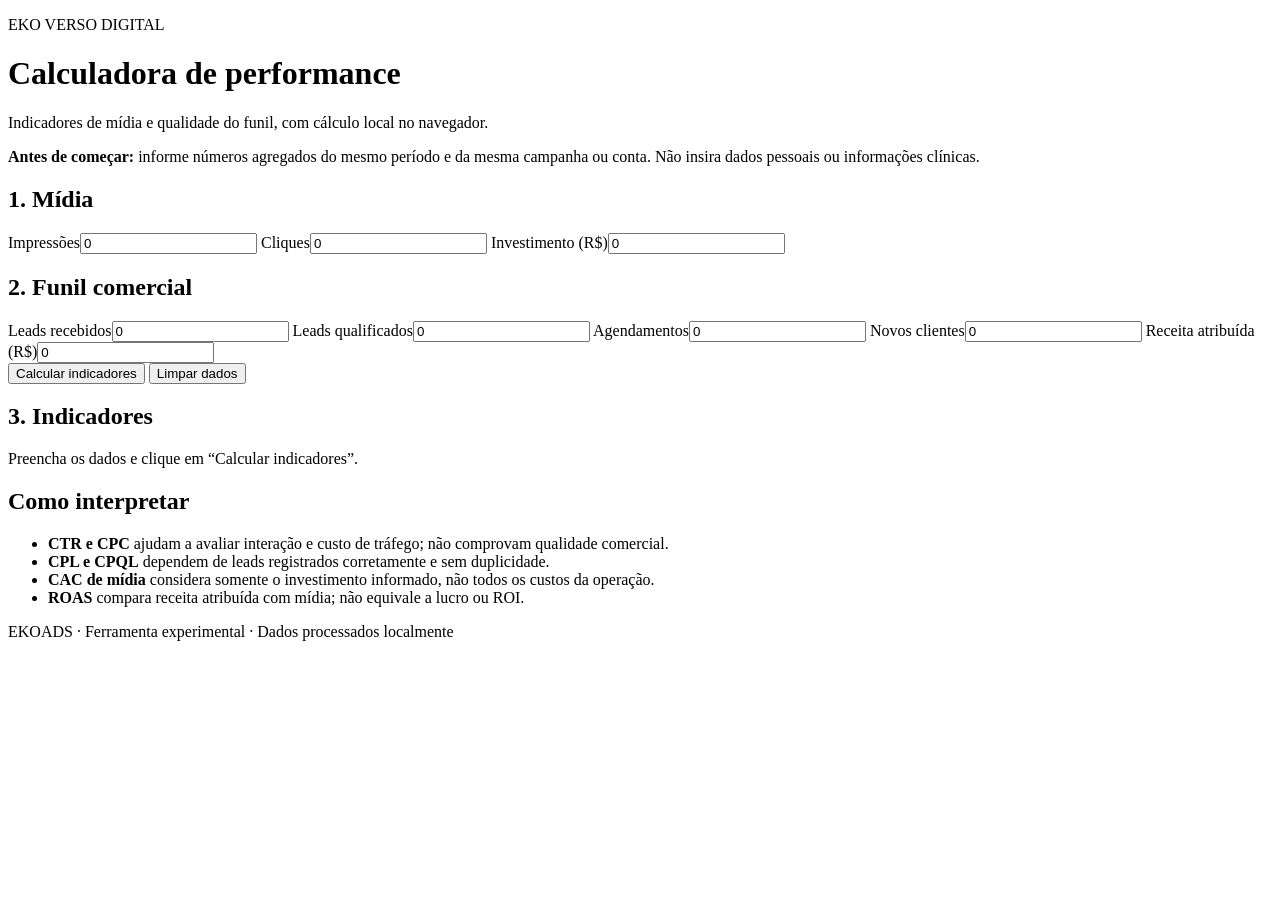
==== modules/google-ads/index.html @ 918f72b3 "feat(google-ads): add index.html" ====
<!doctype html>
<html lang="pt-BR">
<head>
  <meta charset="utf-8">
  <meta name="viewport" content="width=device-width, initial-scale=1">
  <meta name="description" content="Calculadora local de indicadores Google Ads e funil comercial do EKOADS.">
  <title>EKOADS | Calculadora Google Ads</title>
  <link rel="stylesheet" href="styles.css">
  <script src="app.js" defer></script>
</head>
<body>
  <main class="container">
    <header class="header">
      <p class="eyebrow">EKO VERSO DIGITAL</p>
      <h1>Calculadora de performance</h1>
      <p class="intro">Indicadores de mídia e qualidade do funil, com cálculo local no navegador.</p>
    </header>

    <section class="notice" aria-label="Orientação">
      <strong>Antes de começar:</strong> informe números agregados do mesmo período e da mesma campanha ou conta. Não insira dados pessoais ou informações clínicas.
    </section>

    <form id="metrics-form">
      <section class="panel">
        <h2>1. Mídia</h2>
        <div class="fields">
          <label>Impressões<input name="impressions" type="number" min="0" step="1" value="0" required></label>
          <label>Cliques<input name="clicks" type="number" min="0" step="1" value="0" required></label>
          <label>Investimento (R$)<input name="spend" type="number" min="0" step="0.01" value="0" required></label>
        </div>
      </section>

      <section class="panel">
        <h2>2. Funil comercial</h2>
        <div class="fields">
          <label>Leads recebidos<input name="leads" type="number" min="0" step="1" value="0" required></label>
          <label>Leads qualificados<input name="qualified" type="number" min="0" step="1" value="0" required></label>
          <label>Agendamentos<input name="appointments" type="number" min="0" step="1" value="0" required></label>
          <label>Novos clientes<input name="customers" type="number" min="0" step="1" value="0" required></label>
          <label>Receita atribuída (R$)<input name="revenue" type="number" min="0" step="0.01" value="0" required></label>
        </div>
      </section>

      <div class="actions">
        <button type="submit">Calcular indicadores</button>
        <button type="reset" class="secondary">Limpar dados</button>
      </div>
    </form>

    <section class="panel results" aria-live="polite">
      <h2>3. Indicadores</h2>
      <div id="results-grid" class="results-grid">
        <p class="empty">Preencha os dados e clique em “Calcular indicadores”.</p>
      </div>
    </section>

    <section class="panel">
      <h2>Como interpretar</h2>
      <ul class="notes">
        <li><strong>CTR e CPC</strong> ajudam a avaliar interação e custo de tráfego; não comprovam qualidade comercial.</li>
        <li><strong>CPL e CPQL</strong> dependem de leads registrados corretamente e sem duplicidade.</li>
        <li><strong>CAC de mídia</strong> considera somente o investimento informado, não todos os custos da operação.</li>
        <li><strong>ROAS</strong> compara receita atribuída com mídia; não equivale a lucro ou ROI.</li>
      </ul>
    </section>

    <footer> EKOADS · Ferramenta experimental · Dados processados localmente </footer>
  </main>
</body>
</html>
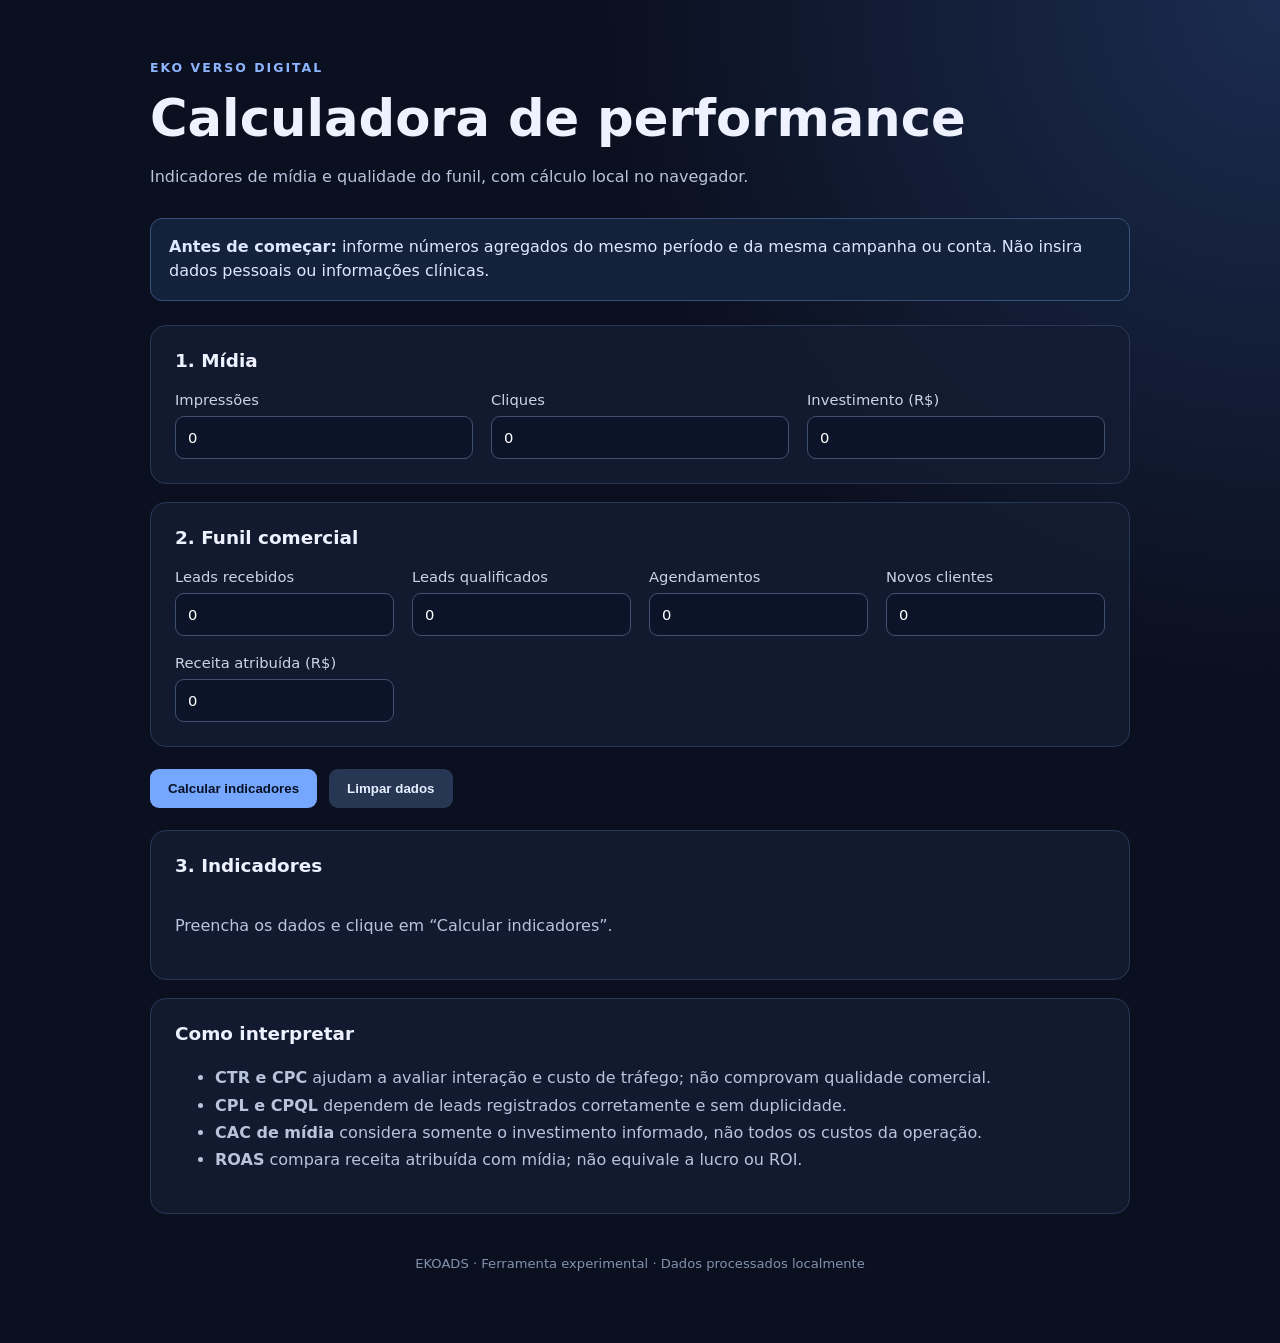
==== commit 9e47e5d8: "test: extract and cover Google Ads metric calculations" ====
--- a/modules/google-ads/index.html
+++ b/modules/google-ads/index.html
@@ -6,6 +6,7 @@
   <meta name="description" content="Calculadora local de indicadores Google Ads e funil comercial do EKOADS.">
   <title>EKOADS | Calculadora Google Ads</title>
   <link rel="stylesheet" href="styles.css">
+  <script src="metrics-core.js" defer></script>
   <script src="app.js" defer></script>
 </head>
 <body>
--- a/modules/google-ads/styles.css
+++ b/modules/google-ads/styles.css
@@ -0,0 +1,43 @@
+:root {
+  color-scheme: dark;
+  font-family: Inter, ui-sans-serif, system-ui, -apple-system, BlinkMacSystemFont, "Segoe UI", sans-serif;
+  background: #0b1020;
+  color: #eef2ff;
+}
+* { box-sizing: border-box; }
+body { margin: 0; min-height: 100vh; background: radial-gradient(circle at top right, #1b2c50 0, #0b1020 42rem); }
+.container { width: min(100% - 32px, 980px); margin: 0 auto; padding: 48px 0; }
+.header { margin-bottom: 28px; }
+.eyebrow { color: #8db5ff; font-size: .78rem; font-weight: 800; letter-spacing: .16em; }
+h1 { margin: 8px 0; font-size: clamp(2rem, 5vw, 3.2rem); }
+h2 { margin: 0 0 20px; font-size: 1.15rem; }
+.intro { color: #b8c4dc; max-width: 650px; line-height: 1.6; }
+.notice { padding: 16px 18px; border: 1px solid #37517b; border-radius: 12px; background: #14213a; color: #dce8ff; line-height: 1.55; margin: 24px 0; }
+.panel { background: rgba(19, 28, 49, .92); border: 1px solid #293955; border-radius: 16px; padding: 24px; margin: 18px 0; }
+.fields { display: grid; grid-template-columns: repeat(auto-fit, minmax(190px, 1fr)); gap: 18px; }
+label { display: grid; gap: 8px; color: #cbd5e1; font-size: .92rem; }
+input { width: 100%; border: 1px solid #40516f; border-radius: 9px; background: #0b1428; color: #fff; padding: 12px; font: inherit; }
+input:focus { outline: 2px solid #79a9ff; outline-offset: 2px; }
+.actions { display: flex; flex-wrap: wrap; gap: 12px; margin: 22px 0; }
+button { border: 0; border-radius: 9px; padding: 12px 18px; background: #76a7ff; color: #071226; font-weight: 800; cursor: pointer; }
+button:hover { filter: brightness(1.08); }
+button.secondary { background: #263653; color: #e7efff; }
+.results-grid { display: grid; grid-template-columns: repeat(auto-fit, minmax(180px, 1fr)); gap: 12px; }
+.metric { background: #0c162b; border: 1px solid #2a3c5b; border-radius: 12px; padding: 16px; }
+.metric span { display: block; color: #aebdd6; font-size: .84rem; }
+.metric strong { display: block; margin-top: 8px; font-size: 1.55rem; overflow-wrap: anywhere; }
+.metric small { display: block; margin-top: 6px; color: #8799b8; line-height: 1.4; }
+.empty, .notes { color: #b8c4dc; line-height: 1.7; }
+footer { color: #8292ad; font-size: .82rem; text-align: center; padding: 24px 0; }
+@media (max-width: 520px) { .container { width: min(100% - 22px, 980px); padding: 28px 0; } .panel { padding: 18px; } .actions button { width: 100%; } }
+
+.upload { display: inline-grid; gap: 10px; border: 1px dashed #6684b5; border-radius: 12px; padding: 16px; color: #dce8ff; cursor: pointer; }
+.upload input { border: 0; padding: 0; background: transparent; }
+.status { color: #a9c5f4; min-height: 1.5em; overflow-wrap: anywhere; }
+details { margin-top: 16px; color: #b8c4dc; line-height: 1.6; }
+summary { cursor: pointer; color: #dce8ff; }
+.table-wrap { overflow-x: auto; }
+table { width: 100%; border-collapse: collapse; min-width: 650px; font-size: .9rem; }
+th, td { padding: 12px 10px; border-bottom: 1px solid #293955; text-align: left; vertical-align: top; }
+th { color: #aebdd6; font-weight: 700; }
+td { color: #e4ebf8; }
